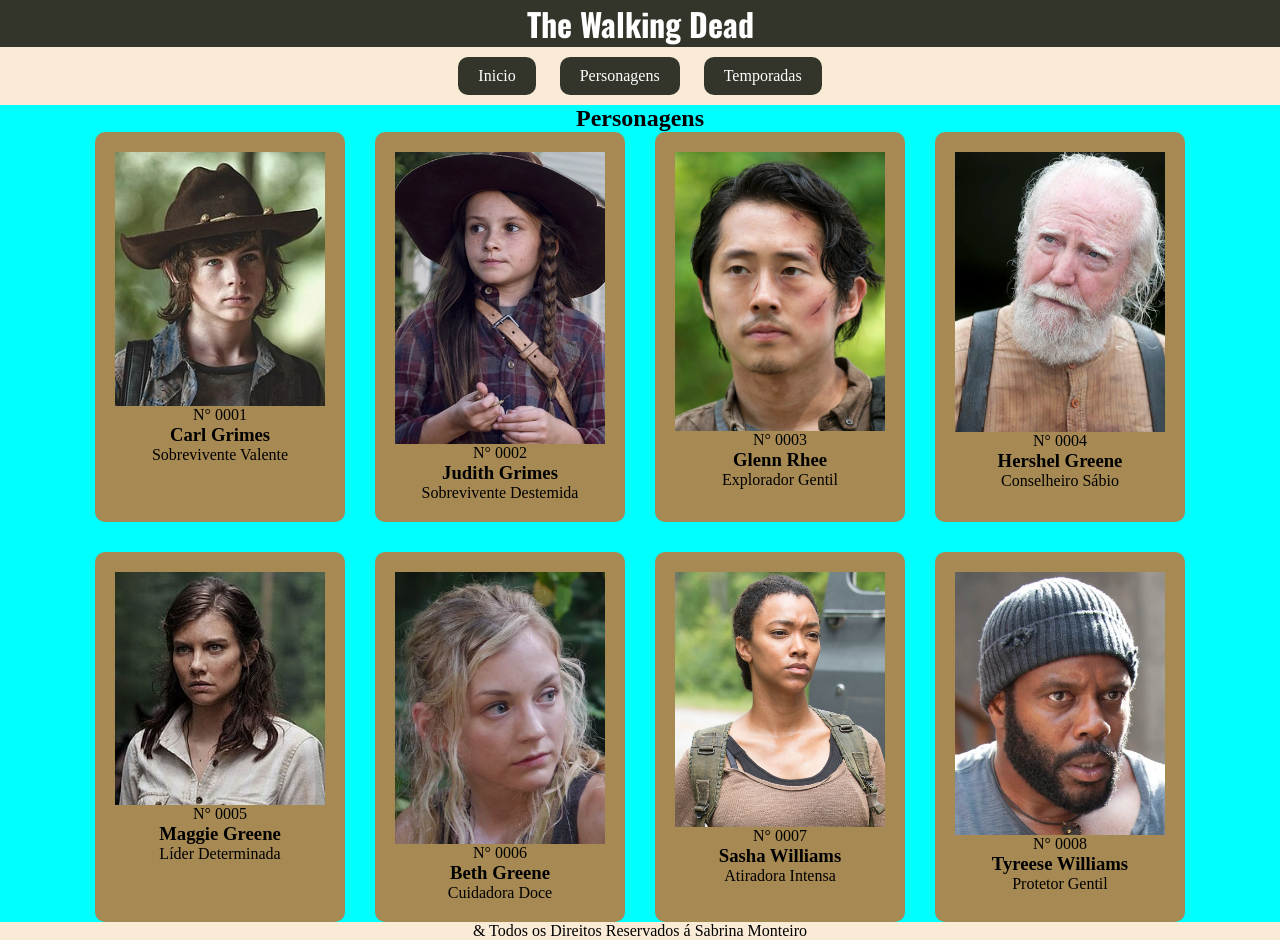
==== personagens.html @ 77182351 "versão2" ====
<!DOCTYPE html>
<html lang="pt-br">
<head>
    <meta charset="UTF-8">
    <meta name="viewport" content="width=device-width, initial-scale=1.0">
    <link rel="stylesheet" href="style.css">
    <link rel="stylesheet" href="personagens.css">
    <link rel="shortcut icon" href="./imagens/people.png">
    <title>Personagens</title>
</head>
<body>
    <header>
        <h1>The Walking Dead</h1>
  
        
    </header>
        <nav>
            <a href="./index.html">Inicio</a>
            <a href="./personagens.html">Personagens</a>
            <a href="./temporadas.html">Temporadas</a>
        </nav>
    
    <main>
        <section id="personagem">
        <h2>Personagens</h2>
        <div class="container-personagens">
        <div class="item">
            <img src="./imagens/Carl-Grimes.jpg" alt="Carl Grimes">
            <p>N° 0001</p>
            <h3>Carl Grimes</h3>
            <div class="tag">
                <span>Sobrevivente</span>
                <span>Valente</span>
            </div>
        </div>
        <div class="item">
            <img src="./imagens/Judith Grimes.webp" alt="Judith Grimes">
            <p>N° 0002</p>
            <h3>Judith Grimes</h3>
            <div class="tag">
                <span>Sobrevivente</span>
                <span>Destemida</span>
            </div>
        </div>
        <div class="item">
            <img src="./imagens/glenn_rhee.webp" alt="Glenn Rhee">
            <p>N° 0003</p>
            <h3>Glenn Rhee</h3>
            <div class="tag">
                <span>Explorador</span>
                <span>Gentil</span>
            </div>
        </div>
        <div class="item">
            <img src="./imagens/Hershel.webp" alt="Hershel Greene">
            <p>N° 0004</p>
            <h3>Hershel Greene</h3>
            <div class="tag">
                <span>Conselheiro</span>
                <span>Sábio</span>
            </div>
        </div>
        <div class="item">
            <img src="./imagens/Maggie_Greene.jpg" alt="Maggie Greene">
            <p>N° 0005</p>
            <h3>Maggie Greene</h3>
            <div class="tag">
                <span>Líder</span>
                <span>Determinada</span>
            </div>
        </div>
        <div class="item">
            <img src="./imagens/beth_greene.webp" alt="Beth Greene">
            <p>N° 0006</p>
            <h3>Beth Greene</h3>
            <div class="tag">
                <span>Cuidadora</span>
                <span>Doce</span>
            </div>
        </div>
        <div class="item">
            <img src="./imagens/Sasha_Williams.png" alt="Sasha Williams">
            <p>N° 0007</p>
            <h3>Sasha Williams</h3>
            <div class="tag">
                <span>Atiradora</span>
                <span>Intensa</span>
            </div>
        </div>
        <div class="item">
            <img src="./imagens/tyreese_williams.webp" alt="Tyreese Williams">
            <p>N° 0008</p>
            <h3>Tyreese Williams</h3>
            <div class="tag">
                <span>Protetor</span>
                <span>Gentil</span>
            </div>
        </div>
    </div>
    </section>
    </main>
    <footer>
        & Todos os Direitos Reservados á Sabrina Monteiro 
    </footer>

    
</body>
</html>
---- style.css ----
/* import da fonte do meu titulo */
@import url('https://fonts.googleapis.com/css2?family=Bitcount+Grid+Single+Ink:wght@100..900&family=Kablammo&family=Oswald&display=swap');
@import url('https://fonts.googleapis.com/css2?family=BJCree:wght@400;500;600;700&family=Cherry+Bomb+One&family=Kablammo&display=swap');

* {
    box-sizing: border-box;
    margin: 0%;
    padding: 0%;
}

/* mudar as caracteristicas de todo o meu conteudo do body */
body {
    text-align: center;
    background-color: rgb(124, 129,98);
}


header {
    background-color: rgb(51, 53, 42);
    font-family: "Oswald", sans-serif;
  font-optical-sizing: auto;
  font-weight: 400;
  font-style: normal;
  color: white;
}

nav a {
     color: white;
     text-decoration: none;
     /* tira o sublinhado do texto */
     display: inline-block;
     /* ativar o display */
     margin: 10px;
     /* aumentar o espaçamento */
     padding: 10px 20px;
     background-color: rgb(51, 53, 42);
     border-radius: 10px;
}

nav a:hover{
    background-color: rgb(73, 76, 59);
}

.card {
    display: inline-block;
    width: 250px;
    margin: 15px;
    padding: 10px;
    background-color: rgb(166, 137, 83);
    border-radius: 10px
    ;
}
.card img {
    width: 100%;
    height: 250px;
    border-radius: 10px;    
}

#personagens h2{
    font-family: "Oswald", sans-serif;
    font-optical-sizing: auto;
    font-weight: 400;
    font-style: normal;
    color: rgb(42, 53, 44);
}

#personagens{
    background-image: url(./imagens/3banner.jpg);
    /*background-size: mexe no tamanho do plano de fundo/imagem | cover = esticar a imagem | contain = mantem o tamanho original | background-repeat: tira a repetição ou coloca */
    background-repeat: no-repeat;
    background-size: cover;
}

#personagens p{
    font-family: "BJCree", serif;
    font-weight: 400;
    font-style: normal;
}

.card:hover {
    transform: translateY(-10px);
    transition: 0.5s;
}
#temporadas {

}
.temporada{
    display: inline-block;
    margin: 15px;
    padding: 12px;
    background-color: rgb(166, 137, 83);
    border-radius: 10px;
}
.temporada img {
    display: flex;
    width: 500px;
    height: 300px;
    border-radius: 10px;
}
---- personagens.css ----
* {
    box-sizing: border-box;
    margin: 0%;
    padding: 0%;
}
body {
    background-color: antiquewhite;
}
#personagem{
   background-color: aqua;
    

}
#personagem h2{
    
}
.container-personagens{
   display: flex;
   flex-wrap: wrap;
   justify-content: center;
   align-items: stretch;
   gap: 30px;
    
}
.item {
    width: 250px;
    background-color:  rgb(166, 137, 83);
    border-radius: 10px;
    padding: 20px;
    display: flex;
    flex-direction: column;
}
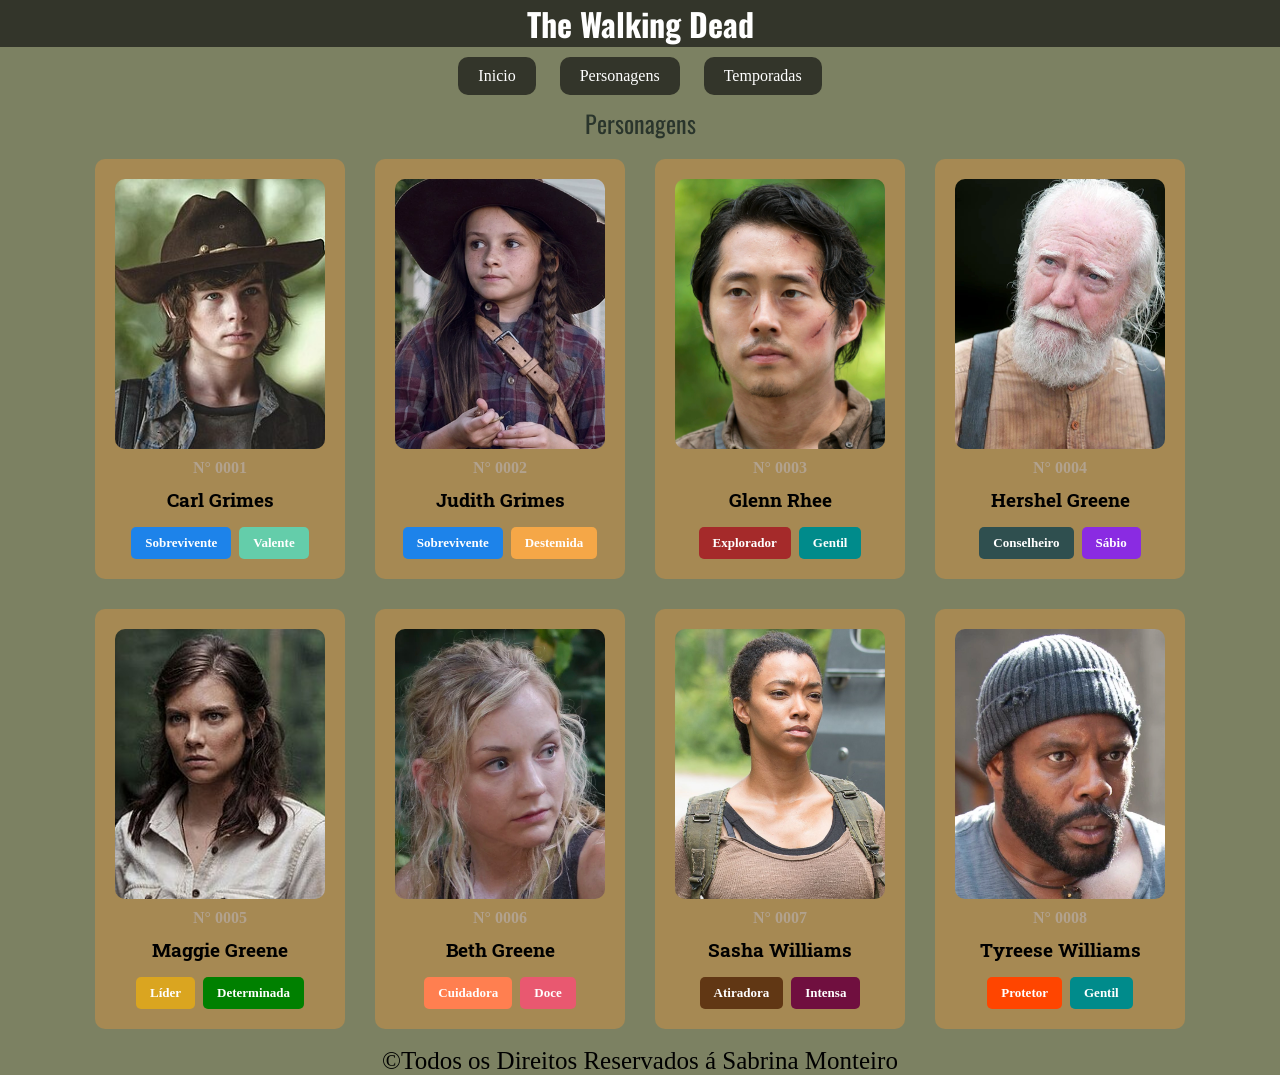
==== commit caa4722f: "thewalkingdead" ====
--- a/personagens.html
+++ b/personagens.html
@@ -23,84 +23,86 @@
     <main>
         <section id="personagem">
         <h2>Personagens</h2>
+        <br>
         <div class="container-personagens">
         <div class="item">
             <img src="./imagens/Carl-Grimes.jpg" alt="Carl Grimes">
             <p>N° 0001</p>
             <h3>Carl Grimes</h3>
-            <div class="tag">
-                <span>Sobrevivente</span>
-                <span>Valente</span>
+            <div class="tags">
+                <span class="tag sobrevivente">Sobrevivente</span>
+                <span class="tag valente">Valente</span>
             </div>
         </div>
         <div class="item">
             <img src="./imagens/Judith Grimes.webp" alt="Judith Grimes">
             <p>N° 0002</p>
             <h3>Judith Grimes</h3>
-            <div class="tag">
-                <span>Sobrevivente</span>
-                <span>Destemida</span>
+            <div class="tags">
+                <span class="tag sobrevivente">Sobrevivente</span>
+                <span class="tag destemida">Destemida</span>
             </div>
         </div>
         <div class="item">
             <img src="./imagens/glenn_rhee.webp" alt="Glenn Rhee">
             <p>N° 0003</p>
             <h3>Glenn Rhee</h3>
-            <div class="tag">
-                <span>Explorador</span>
-                <span>Gentil</span>
+            <div class="tags">
+                <span class="tag explorador">Explorador</span>
+                <span class="tag gentil">Gentil</span>
             </div>
         </div>
         <div class="item">
             <img src="./imagens/Hershel.webp" alt="Hershel Greene">
             <p>N° 0004</p>
             <h3>Hershel Greene</h3>
-            <div class="tag">
-                <span>Conselheiro</span>
-                <span>Sábio</span>
+            <div class="tags">
+                <span class="tag conselheiro">Conselheiro</span>
+                <span class="tag sabio">Sábio</span>
             </div>
         </div>
         <div class="item">
             <img src="./imagens/Maggie_Greene.jpg" alt="Maggie Greene">
             <p>N° 0005</p>
             <h3>Maggie Greene</h3>
-            <div class="tag">
-                <span>Líder</span>
-                <span>Determinada</span>
+            <div class="tags">
+                <span class="tag lider">Líder</span>
+                <span class="tag determinada">Determinada</span>
             </div>
         </div>
         <div class="item">
             <img src="./imagens/beth_greene.webp" alt="Beth Greene">
             <p>N° 0006</p>
             <h3>Beth Greene</h3>
-            <div class="tag">
-                <span>Cuidadora</span>
-                <span>Doce</span>
+            <div class="tags">
+                <span class="tag cuidadora">Cuidadora</span>
+                <span class="tag doce">Doce</span>
             </div>
         </div>
         <div class="item">
             <img src="./imagens/Sasha_Williams.png" alt="Sasha Williams">
             <p>N° 0007</p>
             <h3>Sasha Williams</h3>
-            <div class="tag">
-                <span>Atiradora</span>
-                <span>Intensa</span>
+            <div class="tags">
+                <span class="tag atiradora">Atiradora</span>
+                <span class="tag intensa">Intensa</span>
             </div>
         </div>
         <div class="item">
             <img src="./imagens/tyreese_williams.webp" alt="Tyreese Williams">
             <p>N° 0008</p>
             <h3>Tyreese Williams</h3>
-            <div class="tag">
-                <span>Protetor</span>
-                <span>Gentil</span>
+            <div class="tags">
+                <span class="tag protetor">Protetor</span>
+                <span class="tag gentil">Gentil</span>
             </div>
         </div>
     </div>
     </section>
     </main>
+    <br>
     <footer>
-        & Todos os Direitos Reservados á Sabrina Monteiro 
+        &copy;Todos os Direitos Reservados á Sabrina Monteiro 
     </footer>
 
     
--- a/style.css
+++ b/style.css
@@ -11,33 +11,33 @@
 /* mudar as caracteristicas de todo o meu conteudo do body */
 body {
     text-align: center;
-    background-color: rgb(124, 129,98);
+    background-color: rgb(124, 129, 98);
 }
 
 
 header {
     background-color: rgb(51, 53, 42);
     font-family: "Oswald", sans-serif;
-  font-optical-sizing: auto;
-  font-weight: 400;
-  font-style: normal;
-  color: white;
+    font-optical-sizing: auto;
+    font-weight: 400;
+    font-style: normal;
+    color: white;
 }
 
 nav a {
-     color: white;
-     text-decoration: none;
-     /* tira o sublinhado do texto */
-     display: inline-block;
-     /* ativar o display */
-     margin: 10px;
-     /* aumentar o espaçamento */
-     padding: 10px 20px;
-     background-color: rgb(51, 53, 42);
-     border-radius: 10px;
+    color: white;
+    text-decoration: none;
+    /* tira o sublinhado do texto */
+    display: inline-block;
+    /* ativar o display */
+    margin: 10px;
+    /* aumentar o espaçamento */
+    padding: 10px 20px;
+    background-color: rgb(51, 53, 42);
+    border-radius: 10px;
 }
 
-nav a:hover{
+nav a:hover {
     background-color: rgb(73, 76, 59);
 }
 
@@ -47,16 +47,16 @@
     margin: 15px;
     padding: 10px;
     background-color: rgb(166, 137, 83);
-    border-radius: 10px
-    ;
+    border-radius: 10px;
 }
+
 .card img {
     width: 100%;
     height: 250px;
-    border-radius: 10px;    
+    border-radius: 10px;
 }
 
-#personagens h2{
+#personagens h2 {
     font-family: "Oswald", sans-serif;
     font-optical-sizing: auto;
     font-weight: 400;
@@ -64,14 +64,14 @@
     color: rgb(42, 53, 44);
 }
 
-#personagens{
+#personagens {
     background-image: url(./imagens/3banner.jpg);
     /*background-size: mexe no tamanho do plano de fundo/imagem | cover = esticar a imagem | contain = mantem o tamanho original | background-repeat: tira a repetição ou coloca */
     background-repeat: no-repeat;
     background-size: cover;
 }
 
-#personagens p{
+#personagens p {
     font-family: "BJCree", serif;
     font-weight: 400;
     font-style: normal;
@@ -81,19 +81,32 @@
     transform: translateY(-10px);
     transition: 0.5s;
 }
+
 #temporadas {
+    display: inline-block;
+    margin: 15px;
+    padding: 12px;
+    background-image: url(./imagens/banner.jpg);
+    border-radius: 10px;
+    
+    
+}
 
-}
-.temporada{
+.temporada {
     display: inline-block;
     margin: 15px;
     padding: 12px;
     background-color: rgb(166, 137, 83);
     border-radius: 10px;
 }
+
 .temporada img {
     display: flex;
     width: 500px;
     height: 300px;
     border-radius: 10px;
 }
+.temporada:hover {
+    transform: translateY(-10px);
+    transition: 0.5s;
+}
--- a/personagens.css
+++ b/personagens.css
@@ -1,22 +1,27 @@
-* {
+@import url('https://fonts.googleapis.com/css2?family=BJCree:wght@400;500;600;700&family=Bree+Serif&family=Cherry+Bomb+One&family=Kablammo&family=Poppins:ital,wght@0,100;0,200;0,300;0,400;0,500;0,600;0,700;0,800;0,900;1,100;1,200;1,300;1,400;1,500;1,600;1,700;1,800;1,900&family=Roboto+Slab:wght@100..900&display=swap');
+
+
+*{
     box-sizing: border-box;
     margin: 0%;
     padding: 0%;
 }
 body {
-    background-color: antiquewhite;
+    background-color: rgb(124, 129,98);;
 }
 #personagem{
-   background-color: aqua;
-    
-
+    background-color: rgb(124, 129,98);
 }
 #personagem h2{
-    
+    font-family: "Oswald", sans-serif;
+    font-optical-sizing: auto;
+    font-weight: 400;
+    font-style: normal;
+    color: rgb(42, 53, 44);
 }
 .container-personagens{
    display: flex;
-   flex-wrap: wrap;
+   flex-wrap: wrap; /* permite quebrar a linha */
    justify-content: center;
    align-items: stretch;
    gap: 30px;
@@ -27,6 +32,110 @@
     background-color:  rgb(166, 137, 83);
     border-radius: 10px;
     padding: 20px;
+    display: flex; /* ativar o flexbox */
+    flex-direction: column; /* muda a direção dos eixos e deixa em coluna */
+    justify-content: space-between;
+    
+}
+
+.item img{
+    width: 100%;
+    height: 270px;
+    object-fit: cover;
+    margin-bottom: 10px;
+    border-radius: 10px;
+}
+/* ESTOU ALTERANDO O ESTILO DO PARAGRAFO*/
+.item p{
+    color: rgb(178, 162, 142);
+    font-weight: bold; /* altera a espessura da fonte */
+    margin-bottom: 10px;
+}
+.item h3{
+    font-family: "Roboto Slab", serif;
+    font-optical-sizing: auto;
+    font-weight: 700;
+    font-style: normal;
+    margin-bottom: 15px;
+
+}
+.item:hover{
+    transform: translateY(-10px);
+    transition: 0.5s;
+}
+
+.tags {
     display: flex;
-    flex-direction: column;
+    flex-wrap: wrap;
+    gap: 8px;
+    justify-content: center;
 }
+.tag {
+    color: white;
+    padding: 8px 14px;
+    border-radius: 5px;
+    font-size: 13px;
+    font-weight: bold;
+    display: inline-flex;
+
+}
+.sobrevivente {
+    background-color: rgb(29, 131, 234);
+    
+}
+.lider {
+    background-color: goldenrod;
+}
+.destemida {
+    background-color: rgb(245, 167, 71);
+}
+.determinada {
+    background-color: green;
+}
+.gentil {
+    background-color: darkcyan;
+}
+.sabio {
+    background-color: blueviolet;
+}
+.explorador {
+    background-color: brown;
+}
+.cuidadora {
+    background-color: coral;
+}
+.doce {
+    background-color: rgb(233, 88, 112);
+}
+.intensa {
+    background-color: rgb(112, 15, 63);
+}
+.atiradora {
+    background-color: rgb(97, 55, 20);
+}
+.valente {
+    background-color: rgb(100, 205, 170);
+}
+.conselheiro {
+    background-color: darkslategrey;
+}
+.protetor {
+    background-color: orangered;
+}
+footer{
+    color: rgb(0, 0, 0);
+    font-size: 25px;
+    transition: 0.3s, box-shadow 0.3s;
+}
+footer:hover{
+    color: black;
+    box-shadow: 0 0 50px 20px lemonchiffon;
+}
+
+/* RESPONSIVO */
+
+@media(max-width: 600px){
+    #personagem h2{
+        font-size: 50px;
+    }
+}
